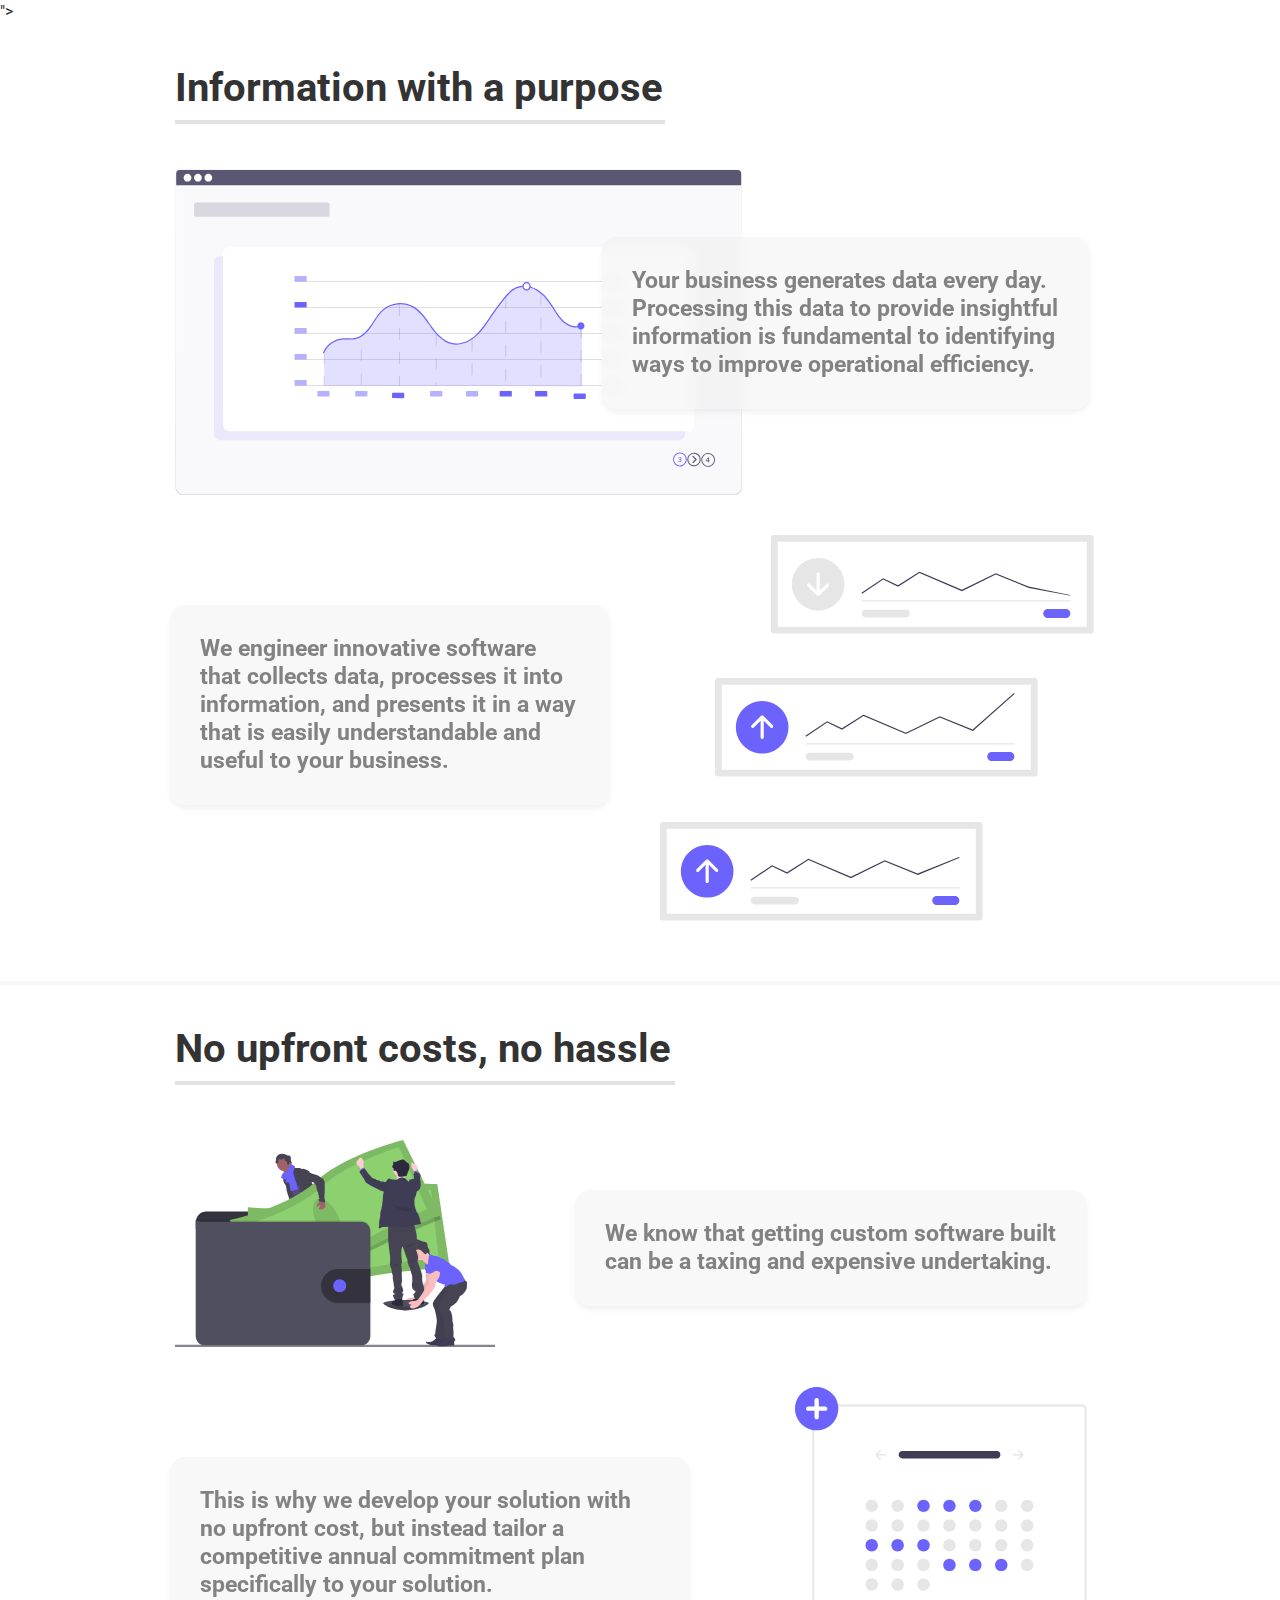
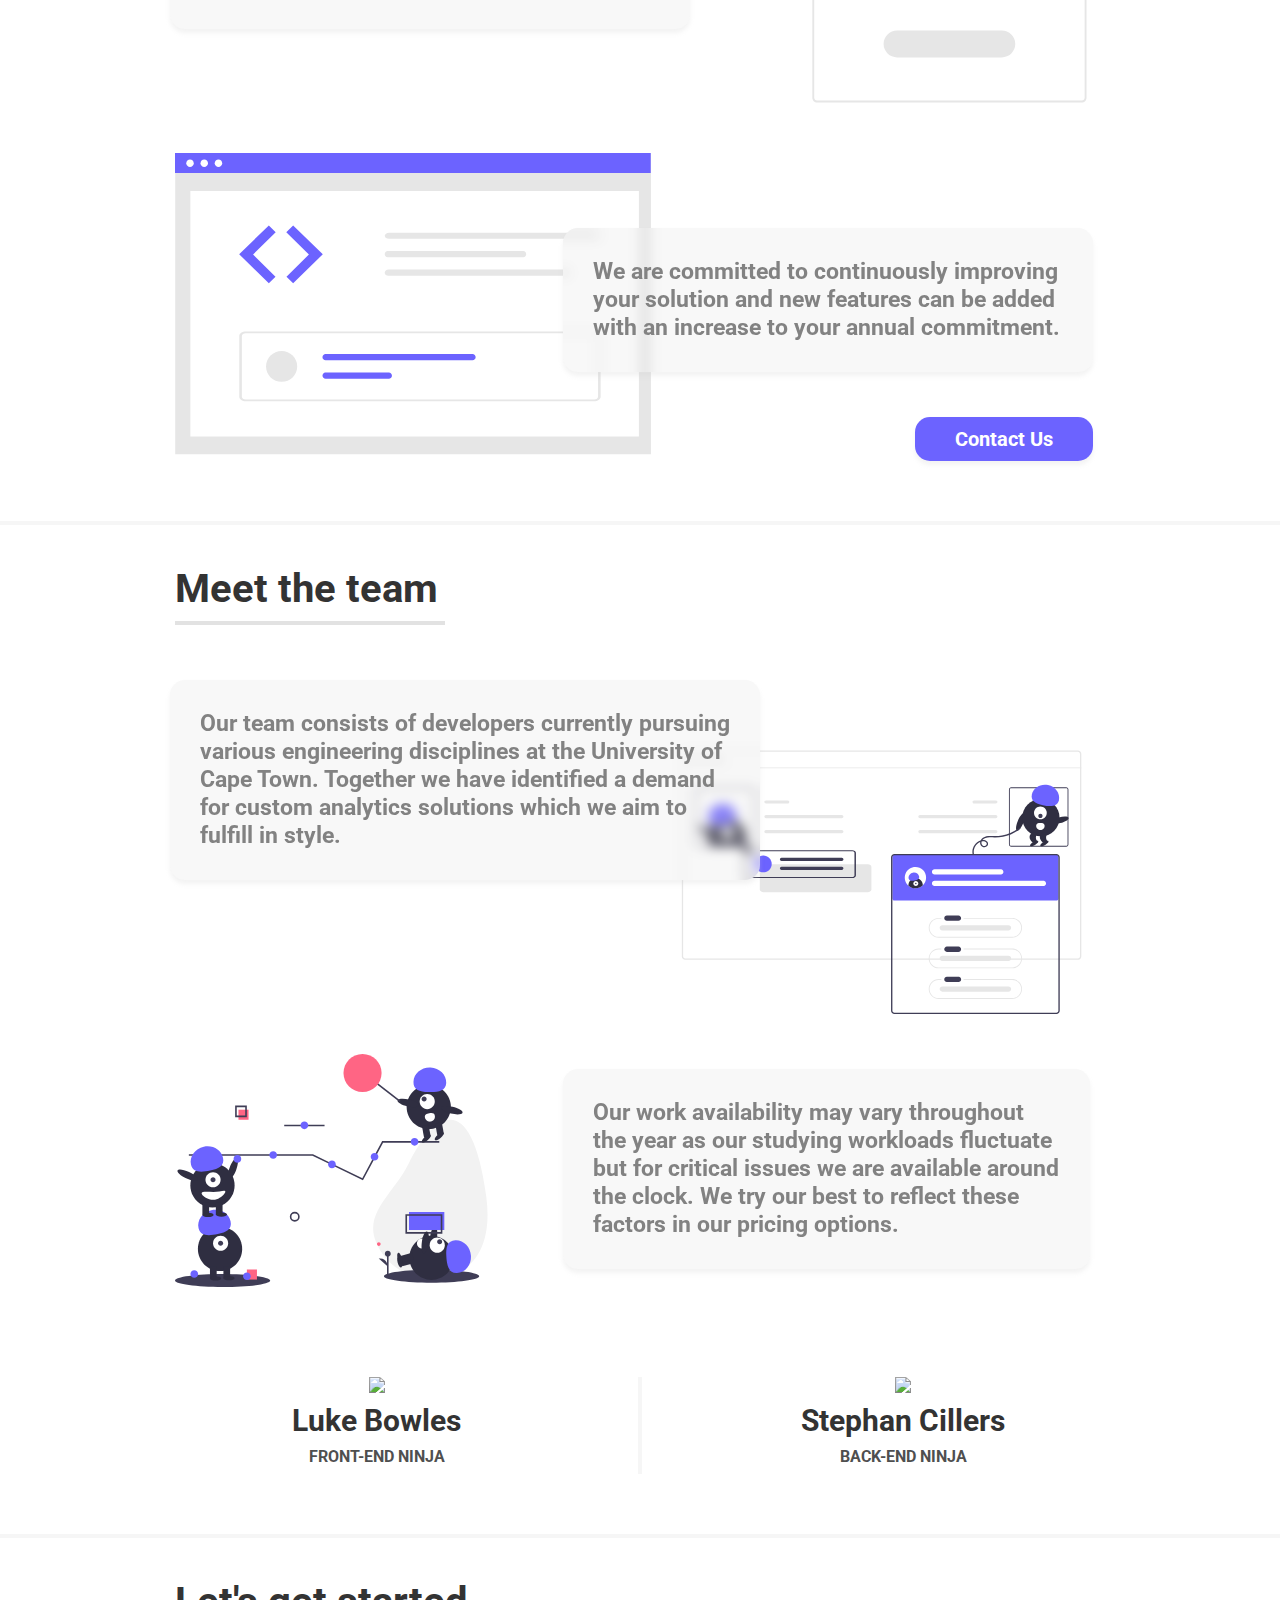
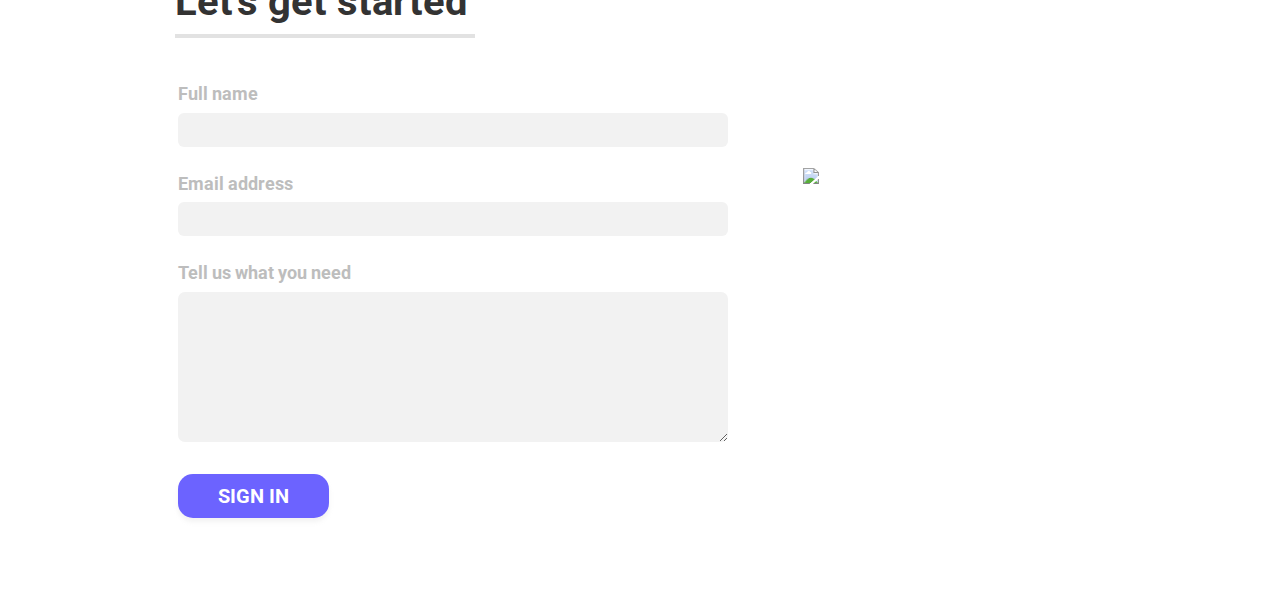
==== main.html @ 4f778557 "the whole team" ====
<!DOCTYPE html>
<html lang="en">
<head>
    <meta charset="UTF-8">
    <meta name="viewport" content="width=device-width, initial-scale=1.0">
    <title>Document</title>
    <link rel="stylesheet" href="/static/css/style.css">
    <link rel="stylesheet" href="https://stackpath.bootstrapcdn.com/bootstrap/4.3.1/css/bootstrap.min.css" integrity="sha384-ggOyR0iXCbMQv3Xipma34MD+dH/1fQ784/j6cY/iJTQUOhcWr7x9JvoRxT2MZw1T" crossorigin="anonymous"> 
    <link href="https://fonts.googleapis.com/css2?family=Roboto:wght@400;700&display=swap" rel="stylesheet">
    <lottie-player id="intro" src="static/img/Intro.json" style="width:400px; height: 400px;">"></lottie-player>
</head>
<body>
  <!--About-->
  <div class="container d-flex " id="intro" >
    <script
    src="https://unpkg.com/@lottiefiles/lottie-player@latest/dist/lottie-player.js"></script><lottie-player src="https://assets6.lottiefiles.com/packages/lf20_ehlsxkxb.json" background="transparent" speed="1" autoplay></lottie-player>
  </div>
  <div class="container d-flex page" id="pAbout" >
    <div class="col">
      <div class="row titleHeader" >
        <div class="col">
          <div class="row">
            <h1>Information with a purpose</h1>
          </div>
          <div class="row" style="width: 490px;">
            <div class="underLineText"></div>
          </div>
        </div>
      </div>
      <div class="row contentSection">
        <div class="col" style="margin-left: -15px;">
          <img src="static/img/a1.svg"/>
        </div>
        <div class="col a1" >
          <div class="textCard">
            Your business generates data every day. Processing this data to provide insightful information is fundamental to identifying ways to improve operational efficiency. 
          </div>
        </div>
      </div>
      <div class="row contentSection">
        <div class="col a2" >
          <div class="textCard" style="width: 440px;">
            We engineer innovative software that collects data, processes it into information, and presents it in a way that is easily understandable and useful to your business. 
          </div>
        </div>
        <div class="col" style="margin-right : -30px">
          <img src="static/img/a2.svg"/>  
        </div>
      </div>
    </div>
  </div>
  <div class="pageDivider"></div>
  <!--Pricing-->
  <div class="container d-flex page" id="pPricing" >
    <div class="col">
      <div class="row titleHeader" >
        <div class="col">
          <div class="row">
            <h1>No upfront costs, no hassle</h1>
          </div>
          <div class="row" style="width: 500px;">
            <div class="underLineText"></div>
          </div>
        </div>
      </div>
      <div class="row contentSection">
        <div class="col" style="margin-left: -15px; margin-top: 10px">
          <img src="static/img/p1.svg"/>
        </div>
        <div class="col p1" >
          <div class="textCard"  style="width: 512px;">
            We know that getting custom software built can be a taxing and expensive undertaking. 
          </div>
        </div>
      </div>
      <div class="row contentSection">
        <div class="col p2" >
          <div class="textCard" style="width: 520px;">
            This is why we develop your solution with no upfront cost, but instead tailor a competitive annual commitment plan specifically to your solution.  
          </div>
        </div>
        <div class="col" style="margin-left : 75px !important">
          <img src="static/img/p2.svg"/>  
        </div>
      </div>
      <div class="row contentSection">
        <div class="col" style="margin-left: -15px; margin-top: 10px">
          <img src="static/img/p3.svg"/>
        </div>
        <div class="col p3" >
          <div class="row">
            <div class="textCard"  style="width: 530px;">
              We are committed to continuously improving your solution and new features can be added with an increase to your annual commitment.
            </div>
          </div>
          <div class="row float-right" style="padding-right: 12px; padding-top: 45px;">
            <button class="sbutton" id="moveTooContact">Contact Us</button>
          </div>
        </div>
      </div>
    </div>
  </div>
  <div class="pageDivider"></div>
  <!--Team-->
  <div class="container d-flex page" id="pTeam" >
    <div class="col">
      <div class="row titleHeader" >
        <div class="col">
          <div class="row">
            <h1>Meet the team</h1>
          </div>
          <div class="row" style="width: 270px;">
            <div class="underLineText"></div>
          </div>
        </div>
      </div>
      <div class="row contentSection">
        <div class="col t1" >
          <div class="textCard" style="width: 590px;">
            Our team consists of developers currently pursuing various engineering disciplines at the University of Cape Town. Together we have identified a demand for custom analytics solutions which we aim to fulfill in style.  
          </div>
        </div>
        <div class="col" style="margin-left : -109px; z-index: -1; margin-top: 80px !important;">
          <img src="static/img/t1.svg"/>  
        </div>
      </div>
      <div class="row contentSection">
        <div class="col" style="margin-left: -15px;">
          <img src="static/img/t2.svg"/>
        </div>
        <div class="col t2" >
          <div class="textCard">
            Our work availability may vary throughout the year as our studying workloads fluctuate but for critical issues we are available around the clock. We try our best to reflect these factors in our pricing options.
          </div>
        </div>
      </div>
      <div class="row contentSection" style="padding-top: 50px;">
        <div class="col " style="margin-left: 70px;">
          <div class="row justify-content-center">
            <img src="static/img/tLuke.png"/>
          </div>
          <div class="row justify-content-center" style="padding-top: 10px ;">
            <h2>Luke Bowles</h2>
          </div>
          <div class="row justify-content-center">
            <h3>FRONT-END NINJA</h3>
          </div>
        </div>
        <div class="col d-flex justify-content-center" style="width: 4px !important;">
          <div class="vertDivider"></div>
        </div>
        <div class="col" style="margin-right: 70px;" >
          <div class="row justify-content-center">
            <img src="static/img/tStephan.png"/>
          </div>
          <div class="row justify-content-center" style="padding-top: 10px ;">
            <h2>Stephan Cillers </h2>
          </div>
          <div class="row justify-content-center">
            <h3>BACK-END NINJA</h3>
          </div>
        </div>
      </div>
    </div>
  </div>
  <div class="pageDivider"></div>
  <!--About-->
  <div class="container d-flex page" id="pAbout" >
    <div class="col">
      <div class="row titleHeader" >
        <div class="col">
          <div class="row">
            <h1>Let's get started</h1>
          </div>
          <div class="row" style="width: 300px;">
            <div class="underLineText"></div>
          </div>
        </div>
      </div>
      <div class="row contentSection" >
        <div class="col" style="margin-left: -12px;">
          <form action="" method="POST" style="width: 550px !important;">
            <h4>Full name</h4>
            <input class="textInput" type="text" id="login-email-input" aria-describedby="emailHelp" name="email" required oninput="loginFormInputChanged()" >
            <h4 style="margin-top: 26px;">Email address</h4>
            <input class="textInput" type="password" id="login-password-input" name="password" oninput="loginFormInputChanged()">
            <h4 style="margin-top: 26px;">Tell us what you need</h4>
            <textarea id="summary"  name="executive_note" style="width: 100%; min-height: 150px; max-height: 400px;"></textarea>
            <div style="padding-top: 25px;"> 
              <button type="submit" class="sbutton" id="login-button" disabled >SIGN IN</button>
            </div>
        </form>
        </div>
        <div class="col">
          <div style="padding-top: 80px; padding-left: 45px;">
            <img src="static/img/c1.svg"/>
          </div>
        </div>
      </div>
    </div>
  </div>
</body>
</html>
---- static/css/style.css ----
:root {
	
	--brand-color: #6C63FF;
}

.page {
    max-width: 960px !important;
    padding-top: 40px;
    padding-bottom: 40px;
}

.contentSection {
    padding-bottom: 40px;
}

.textCard {
    padding: 30px !important;
    font-family: Roboto;
    font-style: normal;
    font-weight: bold !important;
    font-size: 23px;
    line-height: 28px;
    color: #828282;
    

    background: rgba(226, 226, 226, 0.25);
    box-shadow: 0px 4px 4px rgba(208, 208, 208, 0.25);
    backdrop-filter: blur(6px);
    border-radius: 15px;
}
.titleHeader{
    padding-bottom: 45px;
}
.underLineText {
    background: #E2E2E2;
    height: 4px;
    width: 100%;
}
.pageDivider {
    background: rgba(196, 196, 196, 0.15);
    height: 4px;
    width: 100%;
    margin-top: -20px;
}
.vertDivider {
    background: rgba(196, 196, 196, 0.15);
    height: 100%;
    width: 4px;
   
}
.sbutton , input[type="submit"], input[type="reset"] {
    background: #6C63FF;
    box-shadow: 0px 4px 4px rgba(208, 208, 208, 0.25);
    border-radius: 15px;
    font-family: Roboto;
    font-style: normal;
    font-weight: bold;
    font-size: 20px;
    line-height: 28px;
    color: #FFFFFF;

    padding-top: 8px;
    padding-bottom: 8px;
    padding-right: 40px;
    padding-left: 40px;

    border: none !important;
	cursor: pointer !important;
	outline: inherit !important;
}
.sbutton:hover {
    transition-duration: 0.3s !important;
    background: rgba(108, 99, 255, 0.90) !important;
    box-shadow: 0px 2px 8px rgba(0, 0, 0, 0.15);
}
input {
    background: #F2F2F2  ;
    border-radius: 6px;
    border-width: 0px ;
    transition: ease-in-out, border-radius .5s ease-in-out;
    margin-top: 4px ; 
    width: 100%;
    height: 34px;
    font-family: 'Roboto', sans-serif;
    font-style: normal;
    font-weight: normal;
    font-size: 16px;
    line-height: 19px;
    display: flex;
    align-items: center;
    color: #4F4F4F;
    padding-left: 10px;
}
input:focus{
    border-radius: 0px;
    border-width: 0px ;
}
textarea {
    font-family: 'Roboto', sans-serif !important;
    font-style: normal !important;
    border-radius: 7px;
    font-size: 14px !important;
    line-height: 15px !important;
    color: #4F4F4F !important;
    border: none !important;
	cursor: pointer !important;
    outline: inherit !important;
    background: #F2F2F2;
    padding: 6px;
}
.textInput::placeholder {
    color: #C0C0C0;
}
.textInput:disabled {
    color: #C0C0C0!important;
}
.textInput:disabled::placeholder {
    color: #E0E0E0 !important;
}
.profileImg {
    width: 168px;
    height: 168px;
}
.a1 {
    margin-left:-170px ; 
    padding-top:68px; 
}
.a2 {
    padding-top:70px; 
    margin-left: -20px;
}
.p1 {
    margin-left:-145px ; 
    padding-top:60px; 
}
.p2 {
    padding-top:70px; 
    margin-left: -20px;
}
.p3 {
    margin-left:-140px ; 
    padding-top:85px; 
}
.t1 {
    padding-top:10px; 
    margin-left: -20px;
}
.t2 {
    margin-left:-170px ; 
    padding-top:15px; 
}
h1{
    font-size: 45px;
    line-height: 53px;
    color: #333333;
    font-family: Roboto !important;
    font-style: normal;
    font-weight: bold !important;
}
h2{
    font-family: Roboto !important;
    font-style: normal;
    font-weight: bold !important;
    font-size: 30px !important;
    line-height: 35px;
    text-align: center;

    color: #333333;
}
h3{
    font-family: Roboto !important;
    font-style: normal;
    font-weight: bold !important;
    font-size: 16px !important;
    line-height: 21px;
    text-align: center;
    color: #4F4F4F;
}
h4{
    font-family: Roboto !important;
    font-style: normal;
    font-weight: bold !important;
    font-size: 18px !important;
    line-height: 21px;

    color: #BDBDBD;
}
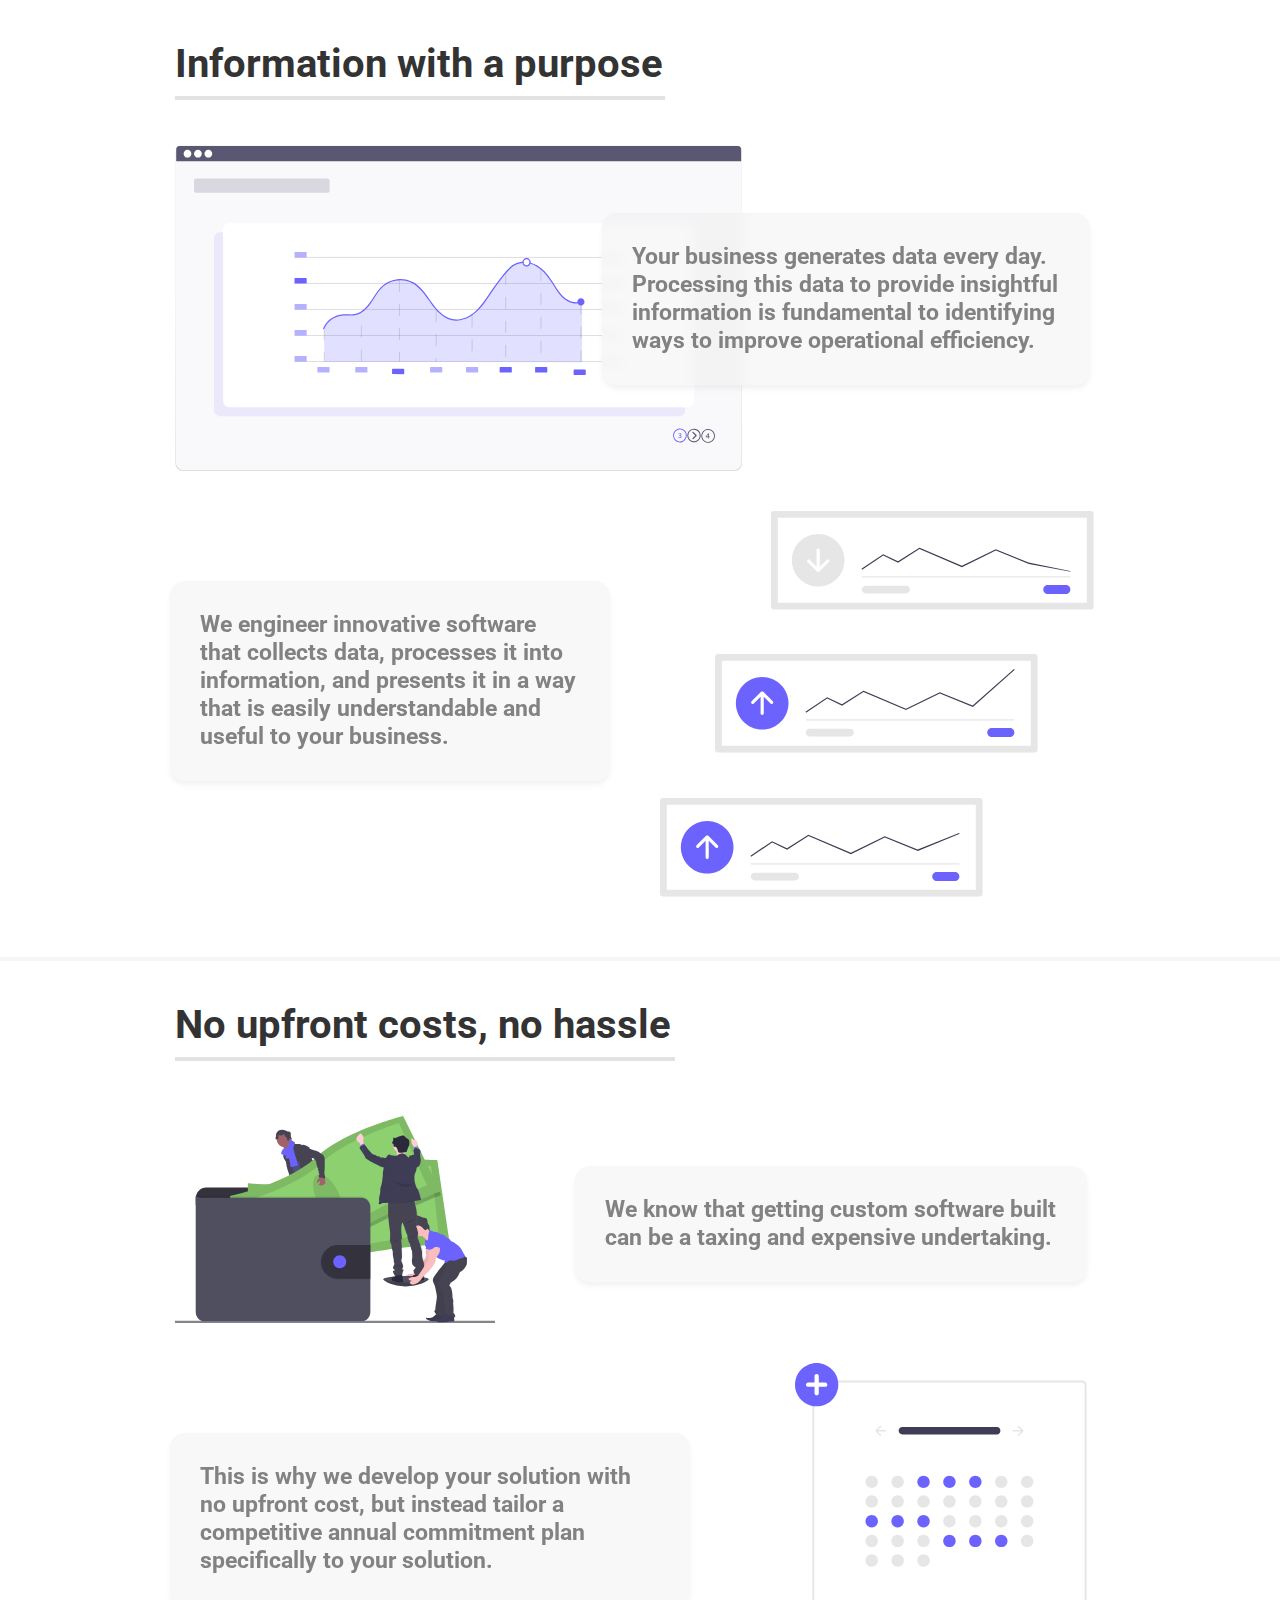
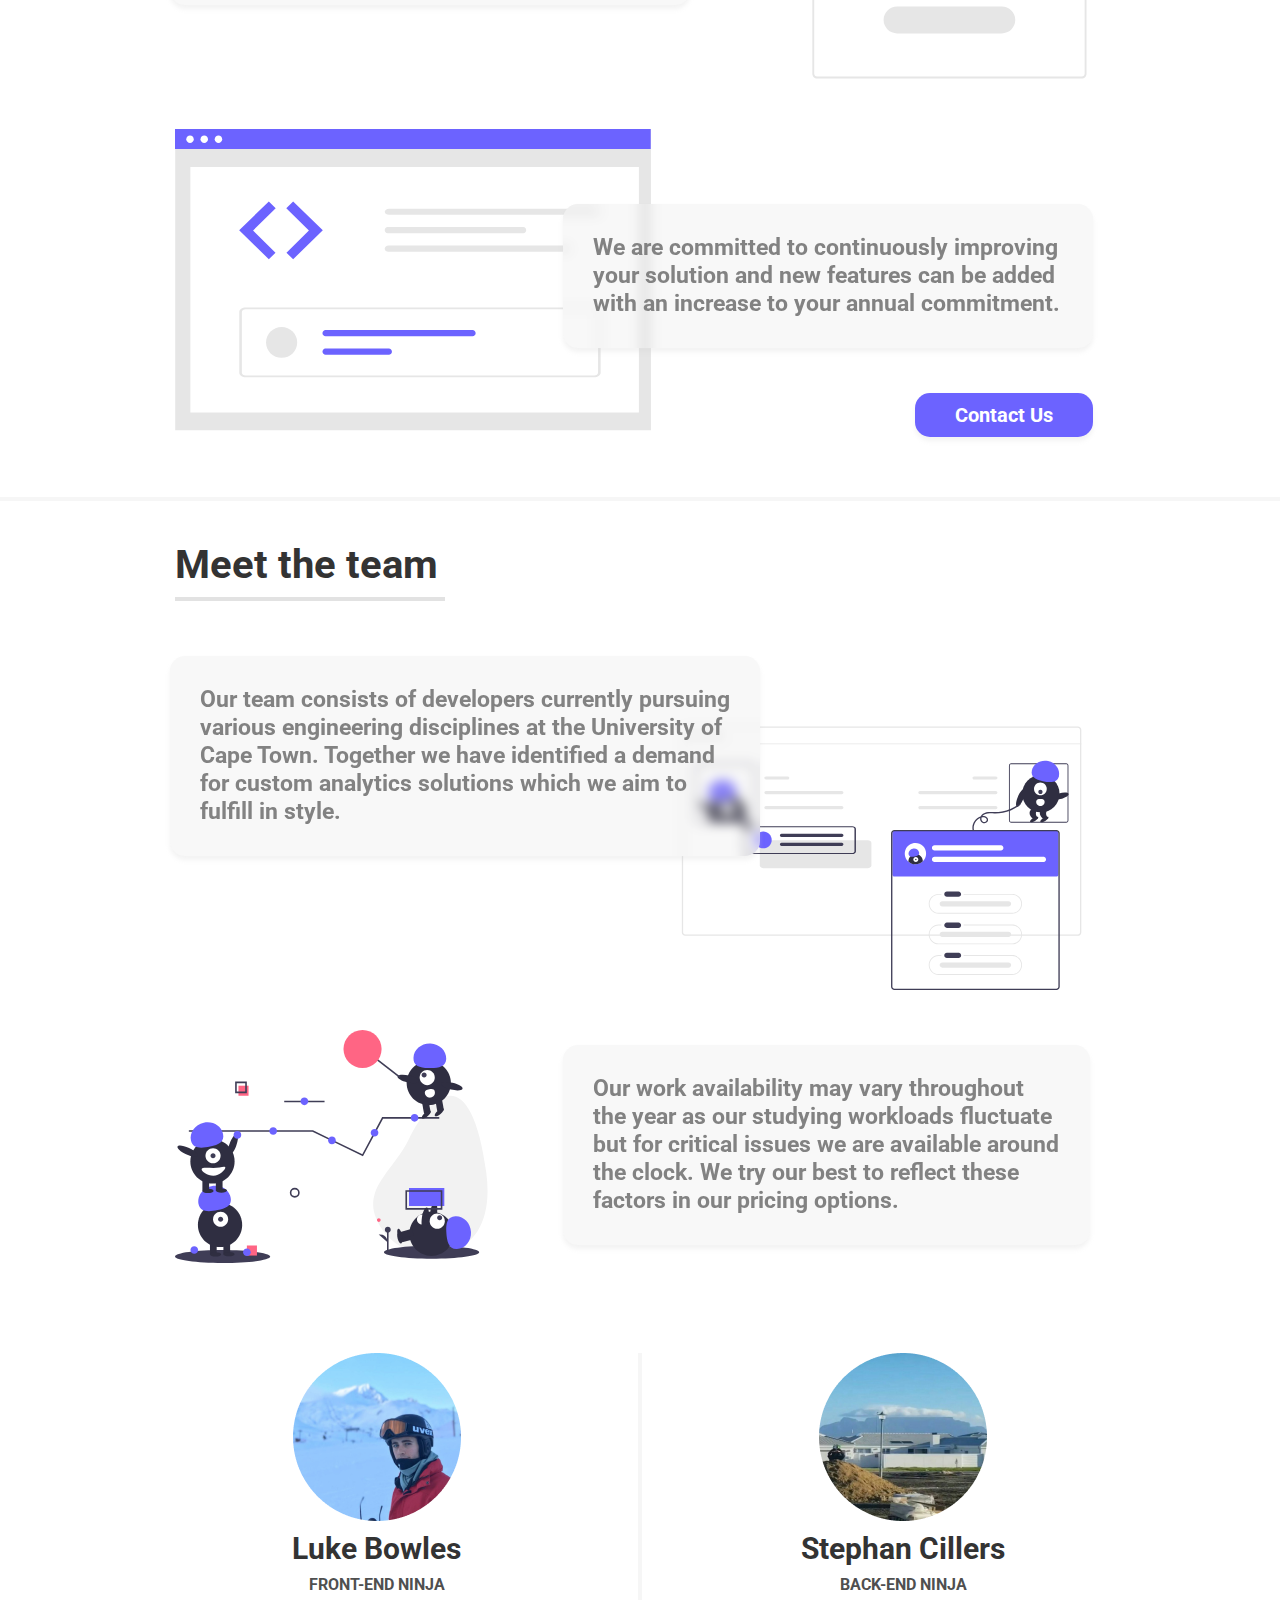
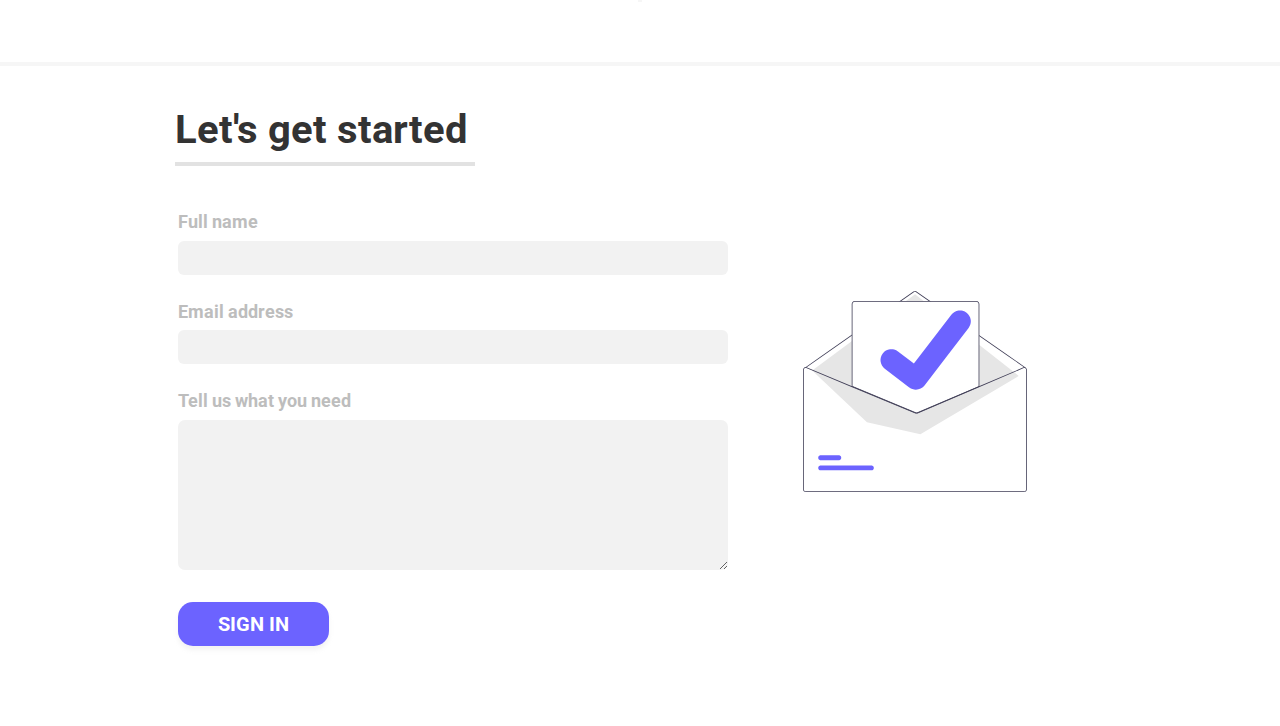
==== commit 455f9673: "s" ====
--- a/main.html
+++ b/main.html
@@ -7,14 +7,16 @@
     <link rel="stylesheet" href="/static/css/style.css">
     <link rel="stylesheet" href="https://stackpath.bootstrapcdn.com/bootstrap/4.3.1/css/bootstrap.min.css" integrity="sha384-ggOyR0iXCbMQv3Xipma34MD+dH/1fQ784/j6cY/iJTQUOhcWr7x9JvoRxT2MZw1T" crossorigin="anonymous"> 
     <link href="https://fonts.googleapis.com/css2?family=Roboto:wght@400;700&display=swap" rel="stylesheet">
-    <lottie-player id="intro" src="static/img/Intro.json" style="width:400px; height: 400px;">"></lottie-player>
 </head>
+
+                  
 <body>
+  
+  <!--Intro-->
+  <div class="container d-flex " id="intro" >
+
+  </div>
   <!--About-->
-  <div class="container d-flex " id="intro" >
-    <script
-    src="https://unpkg.com/@lottiefiles/lottie-player@latest/dist/lottie-player.js"></script><lottie-player src="https://assets6.lottiefiles.com/packages/lf20_ehlsxkxb.json" background="transparent" speed="1" autoplay></lottie-player>
-  </div>
   <div class="container d-flex page" id="pAbout" >
     <div class="col">
       <div class="row titleHeader" >
